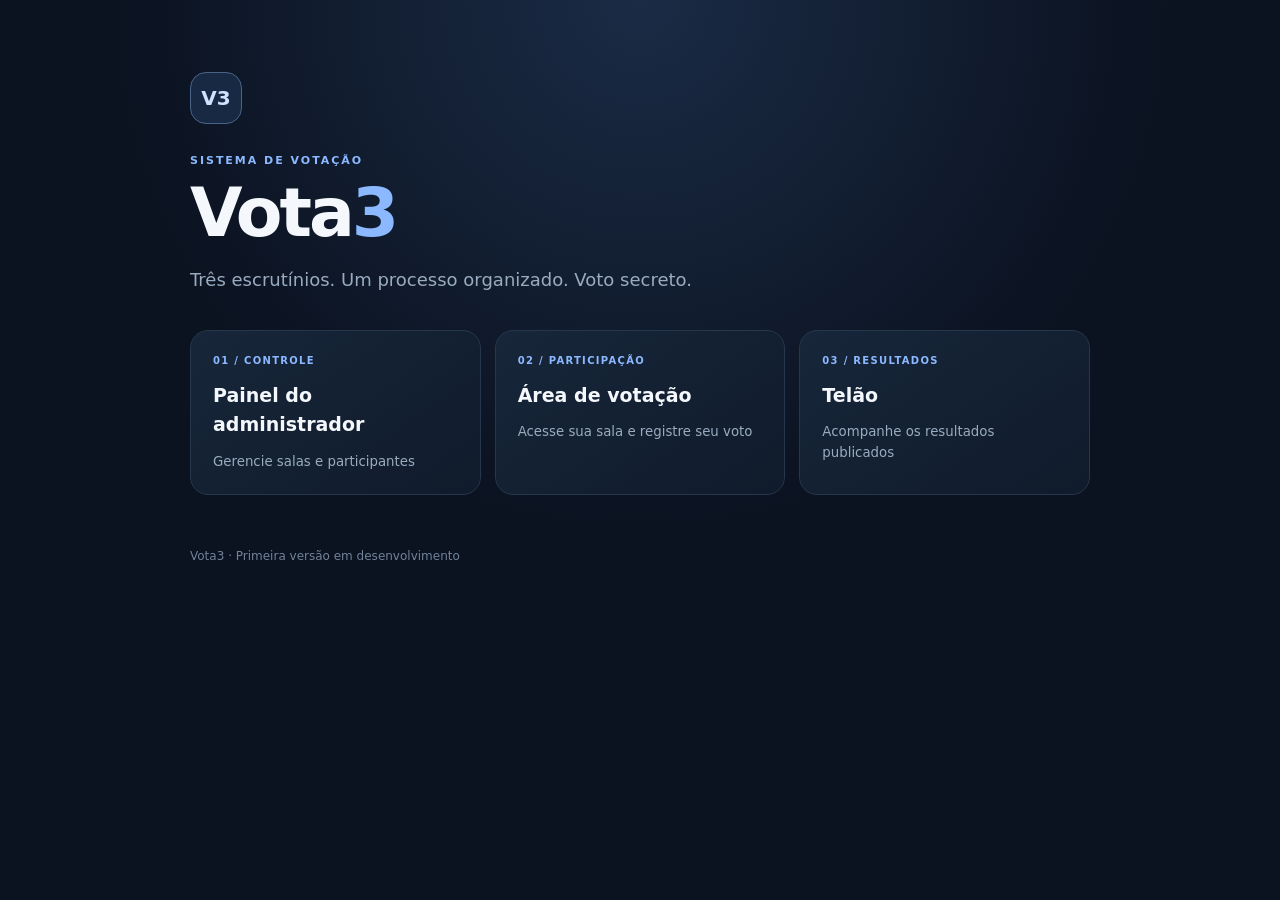
==== index.html @ 86b7f07c "Add files via upload" ====
<!doctype html>
<html lang="pt-BR">
<head>
  <meta charset="utf-8"><meta name="viewport" content="width=device-width,initial-scale=1">
  <meta name="theme-color" content="#101827">
  <title>Vota3 — Sistema de votação</title>
  <link rel="stylesheet" href="assets/css/style.css">
</head>
<body>
  <main class="shell">
    <div class="brand-mark">V3</div>
    <p class="eyebrow">SISTEMA DE VOTAÇÃO</p>
    <h1>Vota<span>3</span></h1>
    <p class="lead">Três escrutínios. Um processo organizado. Voto secreto.</p>
    <section class="link-grid">
      <a class="link-card" href="admin/"><span>01 / CONTROLE</span><strong>Painel do administrador</strong><small>Gerencie salas e participantes</small></a>
      <a class="link-card" href="votar/"><span>02 / PARTICIPAÇÃO</span><strong>Área de votação</strong><small>Acesse sua sala e registre seu voto</small></a>
      <a class="link-card" href="telao/"><span>03 / RESULTADOS</span><strong>Telão</strong><small>Acompanhe os resultados publicados</small></a>
    </section>
    <footer>Vota3 · Primeira versão em desenvolvimento</footer>
  </main>
</body></html>
---- assets/css/style.css ----
:root{color-scheme:dark;--bg:#0b1220;--panel:#121e30;--line:#26364c;--muted:#9aabc0;--text:#f4f7fb;--accent:#8bb8ff}*{box-sizing:border-box}body{margin:0;background:radial-gradient(circle at 50% 0,#1a2b45 0,var(--bg) 48%);color:var(--text);font:16px/1.55 Inter,system-ui,-apple-system,Segoe UI,sans-serif;min-height:100vh}.shell{width:min(900px,calc(100% - 36px));margin:0 auto;padding:72px 0}.brand-mark{width:52px;height:52px;display:grid;place-items:center;border:1px solid #496487;border-radius:16px;background:#172943;color:#cfe2ff;font-weight:800;font-size:20px}.eyebrow{margin:28px 0 8px;color:var(--accent);font-size:11px;font-weight:800;letter-spacing:.18em}h1{font-size:clamp(42px,8vw,68px);line-height:1.05;letter-spacing:-.045em;margin:0}h1 span{color:var(--accent)}.lead{max-width:650px;color:var(--muted);font-size:18px;margin:18px 0 36px}.link-grid{display:grid;grid-template-columns:repeat(3,1fr);gap:14px}.link-card,.panel,.notice{background:linear-gradient(145deg,#17263a,#101b2b);border:1px solid var(--line);border-radius:18px;padding:22px}.link-card{color:inherit;text-decoration:none;min-height:160px;display:flex;flex-direction:column;gap:12px;transition:.18s}.link-card:hover{border-color:#7199ca;transform:translateY(-2px)}.link-card span{font-size:10px;letter-spacing:.13em;color:var(--accent);font-weight:800}.link-card strong{font-size:19px}.link-card small{color:var(--muted)}footer{margin-top:52px;color:#71839a;font-size:12px}.back{color:var(--muted);text-decoration:none}.notice{margin:26px 0;color:#c5d2e2}.notice strong{color:#fff}.panel{margin-top:18px}.panel label{font-size:12px;color:var(--muted)}.panel p{margin-bottom:0}.screen{text-align:center;padding-top:12vh}.screen .lead{margin-left:auto;margin-right:auto}.screen .notice{max-width:620px;margin:28px auto}@media(max-width:700px){.shell{padding:42px 0}.link-grid{grid-template-columns:1fr}.link-card{min-height:125px}.lead{font-size:16px}}
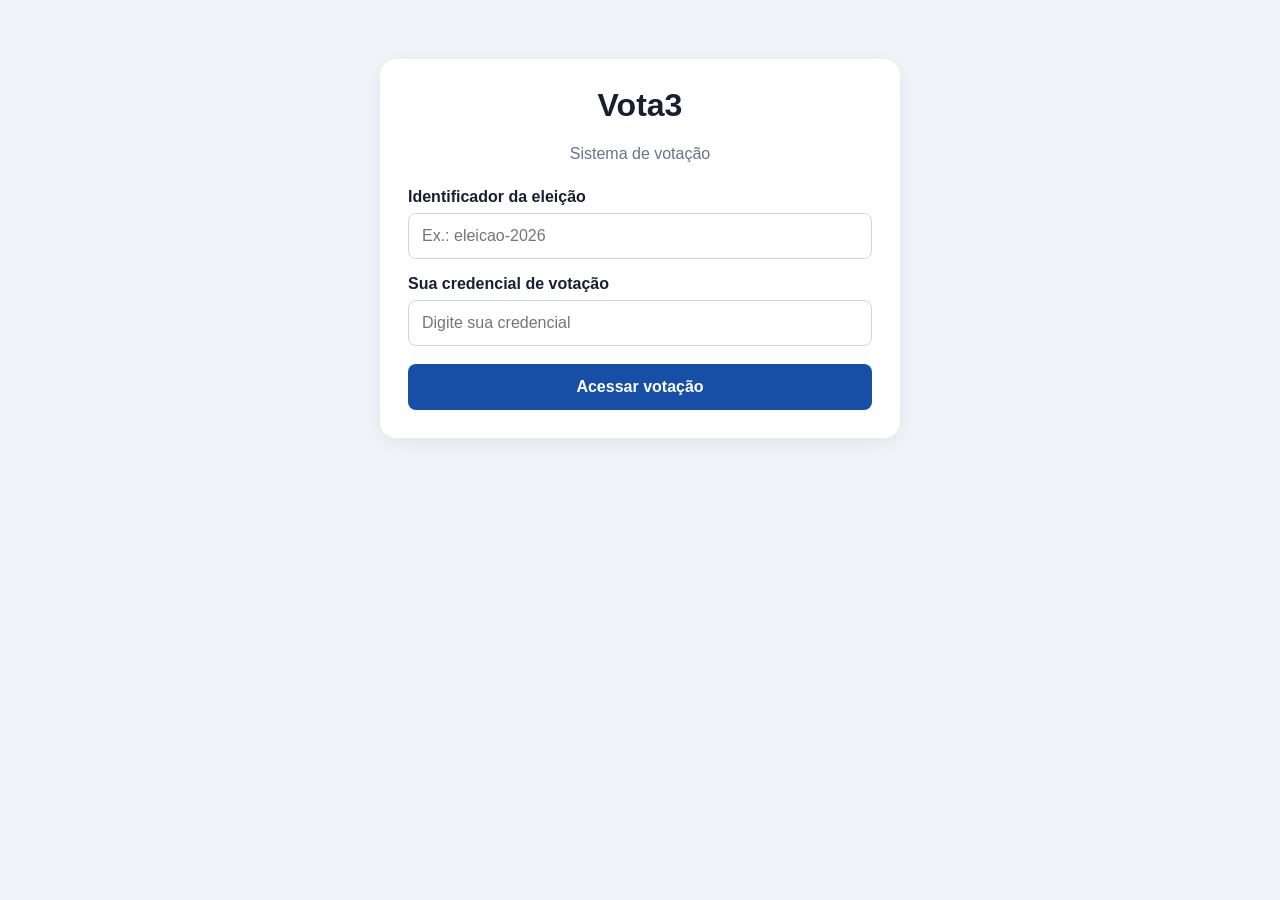
==== commit da07b678: "Update index.html" ====
--- a/index.html
+++ b/index.html
@@ -1,22 +1,260 @@
-<!doctype html>
+
+<!DOCTYPE html>
 <html lang="pt-BR">
 <head>
-  <meta charset="utf-8"><meta name="viewport" content="width=device-width,initial-scale=1">
-  <meta name="theme-color" content="#101827">
-  <title>Vota3 — Sistema de votação</title>
-  <link rel="stylesheet" href="assets/css/style.css">
+  <meta charset="UTF-8">
+  <meta name="viewport" content="width=device-width, initial-scale=1.0">
+  <title>Vota3 | Votação</title>
+  <style>
+    * { box-sizing: border-box; }
+    body {
+      margin: 0;
+      padding: 24px 16px;
+      font-family: Arial, sans-serif;
+      background: #f1f5f9;
+      color: #172033;
+    }
+    .container {
+      max-width: 520px;
+      margin: 35px auto;
+      background: white;
+      padding: 28px;
+      border-radius: 16px;
+      box-shadow: 0 5px 25px #00000012;
+    }
+    h1 { text-align: center; margin-top: 0; }
+    .sub { text-align: center; color: #64748b; margin-bottom: 25px; }
+    label { display: block; font-weight: bold; margin: 16px 0 7px; }
+    input {
+      width: 100%;
+      padding: 13px;
+      border: 1px solid #cbd5e1;
+      border-radius: 8px;
+      font-size: 16px;
+    }
+    button {
+      width: 100%;
+      padding: 14px;
+      border: 0;
+      border-radius: 8px;
+      background: #174ea6;
+      color: white;
+      font-size: 16px;
+      font-weight: bold;
+      cursor: pointer;
+      margin-top: 18px;
+    }
+    button:disabled { opacity: .5; cursor: not-allowed; }
+    .candidate {
+      display: flex;
+      align-items: center;
+      gap: 12px;
+      padding: 14px;
+      margin-top: 10px;
+      border: 1px solid #dbe2ea;
+      border-radius: 9px;
+      cursor: pointer;
+    }
+    .candidate input { width: 19px; height: 19px; }
+    .candidate label { margin: 0; cursor: pointer; flex: 1; }
+    #message {
+      margin-top: 18px;
+      padding: 12px;
+      border-radius: 8px;
+      display: none;
+      line-height: 1.5;
+    }
+    .error { display: block !important; background: #fee2e2; color: #991b1b; }
+    .success { display: block !important; background: #dcfce7; color: #166534; }
+    #votingArea { display: none; margin-top: 25px; }
+    .round {
+      text-align: center;
+      font-weight: bold;
+      background: #eff6ff;
+      padding: 12px;
+      border-radius: 8px;
+      margin: 15px 0;
+    }
+  </style>
 </head>
 <body>
-  <main class="shell">
-    <div class="brand-mark">V3</div>
-    <p class="eyebrow">SISTEMA DE VOTAÇÃO</p>
-    <h1>Vota<span>3</span></h1>
-    <p class="lead">Três escrutínios. Um processo organizado. Voto secreto.</p>
-    <section class="link-grid">
-      <a class="link-card" href="admin/"><span>01 / CONTROLE</span><strong>Painel do administrador</strong><small>Gerencie salas e participantes</small></a>
-      <a class="link-card" href="votar/"><span>02 / PARTICIPAÇÃO</span><strong>Área de votação</strong><small>Acesse sua sala e registre seu voto</small></a>
-      <a class="link-card" href="telao/"><span>03 / RESULTADOS</span><strong>Telão</strong><small>Acompanhe os resultados publicados</small></a>
+  <main class="container">
+    <h1>Vota3</h1>
+    <p class="sub">Sistema de votação</p>
+
+    <form id="accessForm">
+      <label for="slug">Identificador da eleição</label>
+      <input id="slug" required placeholder="Ex.: eleicao-2026">
+
+      <label for="credential">Sua credencial de votação</label>
+      <input id="credential" required autocomplete="off"
+        placeholder="Digite sua credencial">
+
+      <button type="submit" id="accessButton">Acessar votação</button>
+    </form>
+
+    <section id="votingArea">
+      <h2 id="electionName"></h2>
+      <div class="round" id="roundInfo"></div>
+
+      <p><strong>Escolha um candidato:</strong></p>
+      <div id="candidates"></div>
+
+      <button id="voteButton">Confirmar meu voto</button>
     </section>
-    <footer>Vota3 · Primeira versão em desenvolvimento</footer>
+
+    <div id="message" role="status"></div>
   </main>
-</body></html>
+
+  <script type="module">
+    import { SUPABASE_URL, SUPABASE_ANON_KEY }
+      from "../assets/js/config.js";
+
+    const API_URL = `${SUPABASE_URL}/functions/v1/vota3-api`;
+
+    const accessForm = document.getElementById("accessForm");
+    const accessButton = document.getElementById("accessButton");
+    const votingArea = document.getElementById("votingArea");
+    const candidatesArea = document.getElementById("candidates");
+    const voteButton = document.getElementById("voteButton");
+    const message = document.getElementById("message");
+
+    let credential = "";
+    let electionSlug = "";
+    let selectedCandidate = null;
+
+    function showMessage(text, type = "error") {
+      message.textContent = text;
+      message.className = type;
+    }
+
+    async function api(action, data = {}) {
+      const response = await fetch(API_URL, {
+        method: "POST",
+        headers: {
+          "Content-Type": "application/json",
+          "apikey": SUPABASE_ANON_KEY,
+          "Authorization": `Bearer ${SUPABASE_ANON_KEY}`
+        },
+        body: JSON.stringify({ action, ...data })
+      });
+
+      const result = await response.json();
+
+      if (!response.ok || result.error) {
+        throw new Error(result.error || "Não foi possível completar a solicitação.");
+      }
+
+      return result;
+    }
+
+    accessForm.addEventListener("submit", async (event) => {
+      event.preventDefault();
+
+      electionSlug = document.getElementById("slug").value.trim().toLowerCase();
+      credential = document.getElementById("credential").value.trim();
+
+      if (!electionSlug || !credential) {
+        showMessage("Informe a eleição e sua credencial.");
+        return;
+      }
+
+      accessButton.disabled = true;
+      accessButton.textContent = "Carregando...";
+      message.className = "";
+
+      try {
+        const result = await api("public_election", {
+          slug: electionSlug
+        });
+
+        document.getElementById("electionName").textContent =
+          result.election.name;
+
+        document.getElementById("roundInfo").textContent =
+          `ESCRUTÍNIO ${result.election.current_round}`;
+
+        candidatesArea.innerHTML = "";
+        selectedCandidate = null;
+
+        if (!result.candidates || result.candidates.length === 0) {
+          throw new Error("Não há candidatos disponíveis nesta votação.");
+        }
+
+        result.candidates.forEach((candidate) => {
+          const item = document.createElement("div");
+          item.className = "candidate";
+
+          const radio = document.createElement("input");
+          radio.type = "radio";
+          radio.name = "candidate";
+          radio.value = candidate.id;
+          radio.id = `candidate-${candidate.id}`;
+
+          radio.addEventListener("change", () => {
+            selectedCandidate = candidate.id;
+          });
+
+          const label = document.createElement("label");
+          label.htmlFor = radio.id;
+          label.textContent = candidate.name;
+
+          item.append(radio, label);
+          item.addEventListener("click", () => {
+            radio.checked = true;
+            selectedCandidate = candidate.id;
+          });
+
+          candidatesArea.appendChild(item);
+        });
+
+        accessForm.style.display = "none";
+        votingArea.style.display = "block";
+        showMessage("Eleição carregada. Escolha seu candidato.", "success");
+
+      } catch (error) {
+        showMessage(error.message);
+      } finally {
+        accessButton.disabled = false;
+        accessButton.textContent = "Acessar votação";
+      }
+    });
+
+    voteButton.addEventListener("click", async () => {
+      if (!selectedCandidate) {
+        showMessage("Selecione um candidato antes de confirmar.");
+        return;
+      }
+
+      const confirmed = confirm(
+        "Tem certeza? Depois de confirmado, não será possível votar novamente neste escrutínio."
+      );
+
+      if (!confirmed) return;
+
+      voteButton.disabled = true;
+      voteButton.textContent = "Registrando voto...";
+
+      try {
+        const result = await api("vote", {
+          credential,
+          candidate_id: selectedCandidate
+        });
+
+        showMessage(
+          result.message || "Seu voto foi registrado com sucesso!",
+          "success"
+        );
+
+        voteButton.style.display = "none";
+        candidatesArea.style.display = "none";
+
+      } catch (error) {
+        showMessage(error.message);
+        voteButton.disabled = false;
+        voteButton.textContent = "Confirmar meu voto";
+      }
+    });
+  </script>
+</body>
+</html>
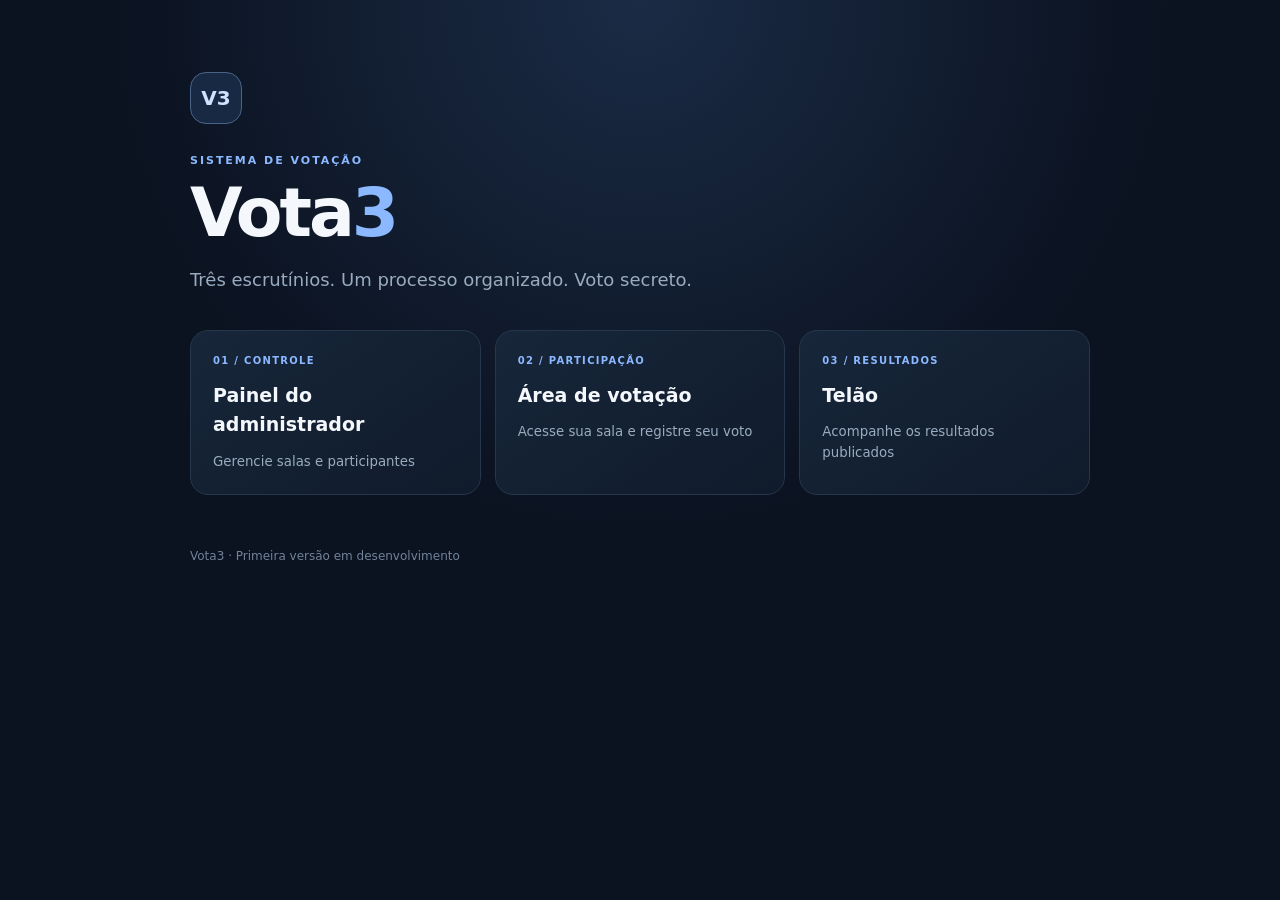
==== commit 1f269257: "Update index.html" ====
--- a/index.html
+++ b/index.html
@@ -1,260 +1,22 @@
-
-<!DOCTYPE html>
+<!doctype html>
 <html lang="pt-BR">
 <head>
-  <meta charset="UTF-8">
-  <meta name="viewport" content="width=device-width, initial-scale=1.0">
-  <title>Vota3 | Votação</title>
-  <style>
-    * { box-sizing: border-box; }
-    body {
-      margin: 0;
-      padding: 24px 16px;
-      font-family: Arial, sans-serif;
-      background: #f1f5f9;
-      color: #172033;
-    }
-    .container {
-      max-width: 520px;
-      margin: 35px auto;
-      background: white;
-      padding: 28px;
-      border-radius: 16px;
-      box-shadow: 0 5px 25px #00000012;
-    }
-    h1 { text-align: center; margin-top: 0; }
-    .sub { text-align: center; color: #64748b; margin-bottom: 25px; }
-    label { display: block; font-weight: bold; margin: 16px 0 7px; }
-    input {
-      width: 100%;
-      padding: 13px;
-      border: 1px solid #cbd5e1;
-      border-radius: 8px;
-      font-size: 16px;
-    }
-    button {
-      width: 100%;
-      padding: 14px;
-      border: 0;
-      border-radius: 8px;
-      background: #174ea6;
-      color: white;
-      font-size: 16px;
-      font-weight: bold;
-      cursor: pointer;
-      margin-top: 18px;
-    }
-    button:disabled { opacity: .5; cursor: not-allowed; }
-    .candidate {
-      display: flex;
-      align-items: center;
-      gap: 12px;
-      padding: 14px;
-      margin-top: 10px;
-      border: 1px solid #dbe2ea;
-      border-radius: 9px;
-      cursor: pointer;
-    }
-    .candidate input { width: 19px; height: 19px; }
-    .candidate label { margin: 0; cursor: pointer; flex: 1; }
-    #message {
-      margin-top: 18px;
-      padding: 12px;
-      border-radius: 8px;
-      display: none;
-      line-height: 1.5;
-    }
-    .error { display: block !important; background: #fee2e2; color: #991b1b; }
-    .success { display: block !important; background: #dcfce7; color: #166534; }
-    #votingArea { display: none; margin-top: 25px; }
-    .round {
-      text-align: center;
-      font-weight: bold;
-      background: #eff6ff;
-      padding: 12px;
-      border-radius: 8px;
-      margin: 15px 0;
-    }
-  </style>
+  <meta charset="utf-8"><meta name="viewport" content="width=device-width,initial-scale=1">
+  <meta name="theme-color" content="#101827">
+  <title>Vota3 — Sistema de votação</title>
+  <link rel="stylesheet" href="assets/css/style.css">
 </head>
 <body>
-  <main class="container">
-    <h1>Vota3</h1>
-    <p class="sub">Sistema de votação</p>
-
-    <form id="accessForm">
-      <label for="slug">Identificador da eleição</label>
-      <input id="slug" required placeholder="Ex.: eleicao-2026">
-
-      <label for="credential">Sua credencial de votação</label>
-      <input id="credential" required autocomplete="off"
-        placeholder="Digite sua credencial">
-
-      <button type="submit" id="accessButton">Acessar votação</button>
-    </form>
-
-    <section id="votingArea">
-      <h2 id="electionName"></h2>
-      <div class="round" id="roundInfo"></div>
-
-      <p><strong>Escolha um candidato:</strong></p>
-      <div id="candidates"></div>
-
-      <button id="voteButton">Confirmar meu voto</button>
+  <main class="shell">
+    <div class="brand-mark">V3</div>
+    <p class="eyebrow">SISTEMA DE VOTAÇÃO</p>
+    <h1>Vota<span>3</span></h1>
+    <p class="lead">Três escrutínios. Um processo organizado. Voto secreto.</p>
+    <section class="link-grid">
+      <a class="link-card" href="admin/"><span>01 / CONTROLE</span><strong>Painel do administrador</strong><small>Gerencie salas e participantes</small></a>
+      <a class="link-card" href="votar/"><span>02 / PARTICIPAÇÃO</span><strong>Área de votação</strong><small>Acesse sua sala e registre seu voto</small></a>
+      <a class="link-card" href="telao/"><span>03 / RESULTADOS</span><strong>Telão</strong><small>Acompanhe os resultados publicados</small></a>
     </section>
-
-    <div id="message" role="status"></div>
+    <footer>Vota3 · Primeira versão em desenvolvimento</footer>
   </main>
-
-  <script type="module">
-    import { SUPABASE_URL, SUPABASE_ANON_KEY }
-      from "../assets/js/config.js";
-
-    const API_URL = `${SUPABASE_URL}/functions/v1/vota3-api`;
-
-    const accessForm = document.getElementById("accessForm");
-    const accessButton = document.getElementById("accessButton");
-    const votingArea = document.getElementById("votingArea");
-    const candidatesArea = document.getElementById("candidates");
-    const voteButton = document.getElementById("voteButton");
-    const message = document.getElementById("message");
-
-    let credential = "";
-    let electionSlug = "";
-    let selectedCandidate = null;
-
-    function showMessage(text, type = "error") {
-      message.textContent = text;
-      message.className = type;
-    }
-
-    async function api(action, data = {}) {
-      const response = await fetch(API_URL, {
-        method: "POST",
-        headers: {
-          "Content-Type": "application/json",
-          "apikey": SUPABASE_ANON_KEY,
-          "Authorization": `Bearer ${SUPABASE_ANON_KEY}`
-        },
-        body: JSON.stringify({ action, ...data })
-      });
-
-      const result = await response.json();
-
-      if (!response.ok || result.error) {
-        throw new Error(result.error || "Não foi possível completar a solicitação.");
-      }
-
-      return result;
-    }
-
-    accessForm.addEventListener("submit", async (event) => {
-      event.preventDefault();
-
-      electionSlug = document.getElementById("slug").value.trim().toLowerCase();
-      credential = document.getElementById("credential").value.trim();
-
-      if (!electionSlug || !credential) {
-        showMessage("Informe a eleição e sua credencial.");
-        return;
-      }
-
-      accessButton.disabled = true;
-      accessButton.textContent = "Carregando...";
-      message.className = "";
-
-      try {
-        const result = await api("public_election", {
-          slug: electionSlug
-        });
-
-        document.getElementById("electionName").textContent =
-          result.election.name;
-
-        document.getElementById("roundInfo").textContent =
-          `ESCRUTÍNIO ${result.election.current_round}`;
-
-        candidatesArea.innerHTML = "";
-        selectedCandidate = null;
-
-        if (!result.candidates || result.candidates.length === 0) {
-          throw new Error("Não há candidatos disponíveis nesta votação.");
-        }
-
-        result.candidates.forEach((candidate) => {
-          const item = document.createElement("div");
-          item.className = "candidate";
-
-          const radio = document.createElement("input");
-          radio.type = "radio";
-          radio.name = "candidate";
-          radio.value = candidate.id;
-          radio.id = `candidate-${candidate.id}`;
-
-          radio.addEventListener("change", () => {
-            selectedCandidate = candidate.id;
-          });
-
-          const label = document.createElement("label");
-          label.htmlFor = radio.id;
-          label.textContent = candidate.name;
-
-          item.append(radio, label);
-          item.addEventListener("click", () => {
-            radio.checked = true;
-            selectedCandidate = candidate.id;
-          });
-
-          candidatesArea.appendChild(item);
-        });
-
-        accessForm.style.display = "none";
-        votingArea.style.display = "block";
-        showMessage("Eleição carregada. Escolha seu candidato.", "success");
-
-      } catch (error) {
-        showMessage(error.message);
-      } finally {
-        accessButton.disabled = false;
-        accessButton.textContent = "Acessar votação";
-      }
-    });
-
-    voteButton.addEventListener("click", async () => {
-      if (!selectedCandidate) {
-        showMessage("Selecione um candidato antes de confirmar.");
-        return;
-      }
-
-      const confirmed = confirm(
-        "Tem certeza? Depois de confirmado, não será possível votar novamente neste escrutínio."
-      );
-
-      if (!confirmed) return;
-
-      voteButton.disabled = true;
-      voteButton.textContent = "Registrando voto...";
-
-      try {
-        const result = await api("vote", {
-          credential,
-          candidate_id: selectedCandidate
-        });
-
-        showMessage(
-          result.message || "Seu voto foi registrado com sucesso!",
-          "success"
-        );
-
-        voteButton.style.display = "none";
-        candidatesArea.style.display = "none";
-
-      } catch (error) {
-        showMessage(error.message);
-        voteButton.disabled = false;
-        voteButton.textContent = "Confirmar meu voto";
-      }
-    });
-  </script>
-</body>
-</html>
+</body></html>
--- a/assets/css/style.css
+++ b/assets/css/style.css
@@ -0,0 +1 @@
+:root{color-scheme:dark;--bg:#0b1220;--panel:#121e30;--line:#26364c;--muted:#9aabc0;--text:#f4f7fb;--accent:#8bb8ff}*{box-sizing:border-box}body{margin:0;background:radial-gradient(circle at 50% 0,#1a2b45 0,var(--bg) 48%);color:var(--text);font:16px/1.55 Inter,system-ui,-apple-system,Segoe UI,sans-serif;min-height:100vh}.shell{width:min(900px,calc(100% - 36px));margin:0 auto;padding:72px 0}.brand-mark{width:52px;height:52px;display:grid;place-items:center;border:1px solid #496487;border-radius:16px;background:#172943;color:#cfe2ff;font-weight:800;font-size:20px}.eyebrow{margin:28px 0 8px;color:var(--accent);font-size:11px;font-weight:800;letter-spacing:.18em}h1{font-size:clamp(42px,8vw,68px);line-height:1.05;letter-spacing:-.045em;margin:0}h1 span{color:var(--accent)}.lead{max-width:650px;color:var(--muted);font-size:18px;margin:18px 0 36px}.link-grid{display:grid;grid-template-columns:repeat(3,1fr);gap:14px}.link-card,.panel,.notice{background:linear-gradient(145deg,#17263a,#101b2b);border:1px solid var(--line);border-radius:18px;padding:22px}.link-card{color:inherit;text-decoration:none;min-height:160px;display:flex;flex-direction:column;gap:12px;transition:.18s}.link-card:hover{border-color:#7199ca;transform:translateY(-2px)}.link-card span{font-size:10px;letter-spacing:.13em;color:var(--accent);font-weight:800}.link-card strong{font-size:19px}.link-card small{color:var(--muted)}footer{margin-top:52px;color:#71839a;font-size:12px}.back{color:var(--muted);text-decoration:none}.notice{margin:26px 0;color:#c5d2e2}.notice strong{color:#fff}.panel{margin-top:18px}.panel label{font-size:12px;color:var(--muted)}.panel p{margin-bottom:0}.screen{text-align:center;padding-top:12vh}.screen .lead{margin-left:auto;margin-right:auto}.screen .notice{max-width:620px;margin:28px auto}@media(max-width:700px){.shell{padding:42px 0}.link-grid{grid-template-columns:1fr}.link-card{min-height:125px}.lead{font-size:16px}}
